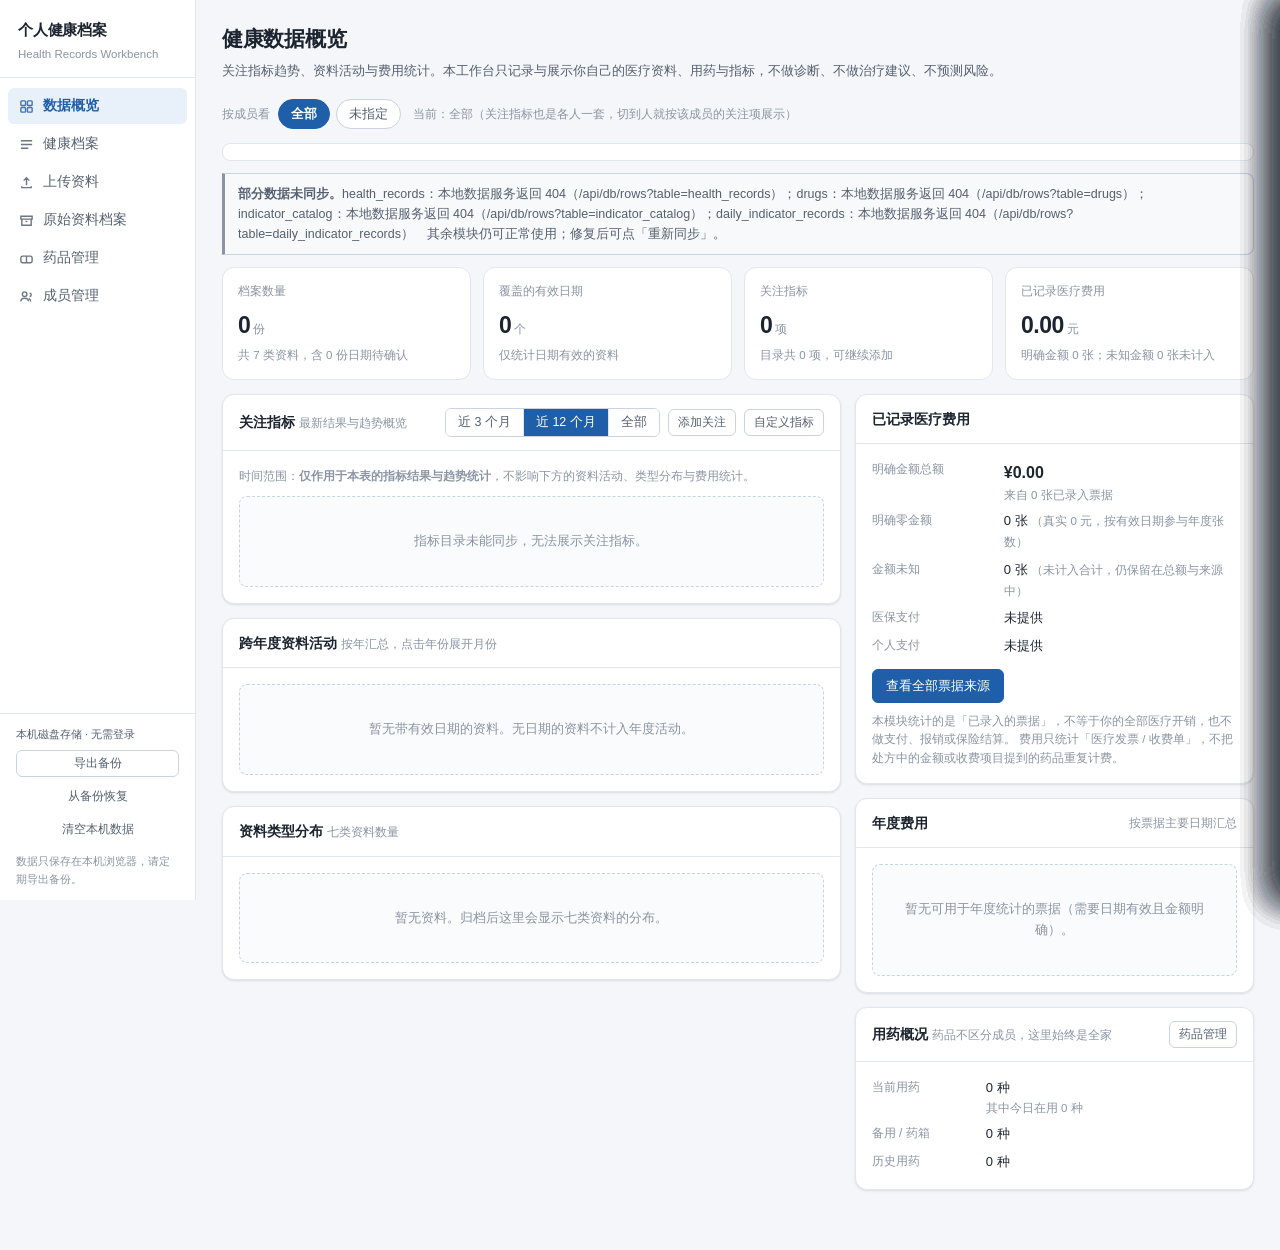
==== app/index.html @ c0ec4dc0 "chore: 初始化仓库并导入个人健康档案工作台现有代码 首次提交，纳入 V2 工作台完整源码与工程脚手架：  - server.py / hrw_*.py / migrate.py / schema" ====
<!DOCTYPE html>
<html lang="zh-CN">
<head>
<meta charset="UTF-8">
<meta name="viewport" content="width=device-width, initial-scale=1.0">
<title>个人健康档案工作台</title>
<!-- 图标内联为 SVG：本地版不打额外请求，也避免浏览器去讨一个不存在的 /favicon.ico -->
<link rel="icon" href="data:image/svg+xml,%3Csvg xmlns='http://www.w3.org/2000/svg' viewBox='0 0 32 32'%3E%3Crect width='32' height='32' rx='7' fill='%231f5fa9'/%3E%3Cpath d='M16 23.4s-6.8-4.3-6.8-9.1A4.1 4.1 0 0 1 16 11.3a4.1 4.1 0 0 1 6.8 3c0 4.8-6.8 9.1-6.8 9.1z' fill='%23ffffff'/%3E%3C/svg%3E">
<link rel="stylesheet" href="styles.css?v=20260923-6">
</head>
<body>

<!-- 本地版没有登录页：打开即用，数据只在本机浏览器内 -->

<!-- ================= 主应用 ================= -->
<div id="app" class="app">
  <aside class="sidebar">
    <div class="brand">
      <h1>个人健康档案</h1>
      <p>Health Records Workbench</p>
    </div>
    <nav class="nav" id="nav">
      <button data-go="overview" class="active">
        <svg class="ico" viewBox="0 0 16 16" fill="none" stroke="currentColor" stroke-width="1.5"><rect x="2" y="2" width="5" height="5" rx="1"/><rect x="9" y="2" width="5" height="5" rx="1"/><rect x="2" y="9" width="5" height="5" rx="1"/><rect x="9" y="9" width="5" height="5" rx="1"/></svg>
        数据概览
      </button>
      <button data-go="timeline">
        <svg class="ico" viewBox="0 0 16 16" fill="none" stroke="currentColor" stroke-width="1.5"><path d="M2 4h12M2 8h12M2 12h8"/></svg>
        健康档案
      </button>
      <button data-go="upload">
        <svg class="ico" viewBox="0 0 16 16" fill="none" stroke="currentColor" stroke-width="1.5"><path d="M8 11V3M5 6l3-3 3 3M3 12v1.5h10V12"/></svg>
        上传资料
      </button>
      <button data-go="archive">
        <svg class="ico" viewBox="0 0 16 16" fill="none" stroke="currentColor" stroke-width="1.5"><path d="M2 3.5h12v3H2zM3 6.5h10V13H3z"/><path d="M7 9h2"/></svg>
        原始资料档案
      </button>
      <button data-go="drugs">
        <svg class="ico" viewBox="0 0 16 16" fill="none" stroke="currentColor" stroke-width="1.5"><rect x="2" y="5.5" width="12" height="7" rx="2"/><path d="M8 5.5v7"/></svg>
        药品管理
      </button>
      <button data-go="persons" id="navPersons">
        <svg class="ico" viewBox="0 0 16 16" fill="none" stroke="currentColor" stroke-width="1.5"><circle cx="6" cy="5.5" r="2.4"/><path d="M2 13.2c0-2.1 1.8-3.4 4-3.4s4 1.3 4 3.4"/><path d="M11.4 4.2a2.1 2.1 0 0 1 0 4.1M12.4 13.2c0-1.7-.8-2.7-2-3.3"/></svg>
        成员管理
      </button>
    </nav>
    <div class="side-foot">
      <div class="who" id="whoami"></div>
      <button class="btn sm" id="btnBackup" style="width:100%;margin-bottom:6px">导出备份</button>
      <button class="btn sm ghost" id="btnRestore" style="width:100%;margin-bottom:6px">从备份恢复</button>
      <button class="btn sm ghost" id="btnClearLocal" style="width:100%">清空本机数据</button>
      <div style="margin-top:9px;line-height:1.65">数据只保存在本机浏览器，请定期导出备份。</div>
    </div>
  </aside>

  <main class="main" id="main">
    <button class="nav-toggle" id="btnSidebar" type="button" aria-label="打开导航">
      <svg class="ico" viewBox="0 0 16 16" fill="none" stroke="currentColor" stroke-width="1.5"><path d="M2 4h12M2 8h12M2 12h12"/></svg>
      导航
    </button>
    <div id="globalMsg" class="global-msg" hidden></div>
    <section class="screen on" id="s-overview"></section>
    <section class="screen" id="s-timeline"></section>
    <section class="screen" id="s-upload"></section>
    <section class="screen" id="s-archive"></section>
    <section class="screen" id="s-drugs"></section>
    <section class="screen" id="s-persons"></section>
  </main>
</div>

<!-- ================= 详情：医疗文档 ================= -->
<div class="detail-layer" id="docLayer">
  <div class="detail-top">
    <div class="inner">
      <button class="bk" id="docBack">← <span id="docBackLabel">返回</span></button>
      <span class="ttl" id="docTitle"></span>
      <span class="tag" id="docTypeTag" style="margin-left:auto"></span>
    </div>
  </div>
  <div class="detail-body" id="docBody"></div>
</div>

<!-- ================= 详情：药品 ================= -->
<div class="detail-layer" id="drugLayer">
  <div class="detail-top">
    <div class="inner">
      <button class="bk" id="drugBack">← 返回药品管理</button>
      <span class="ttl" id="drugTitle"></span>
      <span class="tag" id="drugStatus" style="margin-left:auto"></span>
    </div>
  </div>
  <div class="detail-body" id="drugBody"></div>
</div>

<!-- ================= 详情：指标 ================= -->
<div class="detail-layer" id="indLayer">
  <div class="detail-top">
    <div class="inner">
      <button class="bk" id="indBack">← <span id="indBackLabel">返回数据概览</span></button>
      <span class="ttl" id="indTitle"></span>
      <button class="btn sm" id="indDailyEntry" style="margin-left:auto">录入日常结果</button>
    </div>
  </div>
  <div class="detail-body" id="indBody"></div>
</div>

<!-- ================= 详情：指标目录管理（V2） ================= -->
<div class="detail-layer" id="catLayer">
  <div class="detail-top">
    <div class="inner">
      <button class="bk" id="catBack">← 返回数据概览</button>
      <span class="ttl">指标目录管理</span>
      <span class="tag" id="catCount" style="margin-left:auto"></span>
    </div>
  </div>
  <div class="detail-body" id="catBody"></div>
</div>

<!-- ================= 详情：全部票据来源 ================= -->
<div class="detail-layer" id="rcLayer">
  <div class="detail-top">
    <div class="inner">
      <button class="bk" id="rcBack">← 返回数据概览</button>
      <span class="ttl">全部票据来源</span>
    </div>
  </div>
  <div class="detail-body" id="rcBody"></div>
</div>

<!-- ================= 遮罩与抽屉 ================= -->
<div class="mask" id="mask"></div>
<div class="scrim" id="scrim"></div>

<div class="drawer" id="drawer-follow">
  <div class="dh"><h3>添加关注指标</h3><button class="btn ghost sm" data-close="1">关闭</button></div>
  <div class="db" id="followBody"></div>
  <div class="df"><button class="btn" data-close="1">取消</button></div>
</div>

<div class="drawer" id="drawer-custom">
  <div class="dh"><h3>新建自定义指标</h3><button class="btn ghost sm" data-close="1">关闭</button></div>
  <div class="db">
    <div class="field"><label>指标名称 <span class="req">*</span></label><input type="text" id="cusName" placeholder="例如：餐后 2 小时血糖"></div>
    <div class="field"><label>所属分组</label><select id="cusGroup"></select></div>
    <div class="field"><label>记录类型 <span class="req">*</span></label>
      <select id="cusType"><option value="数值">数值</option><option value="双数值">双数值（如收缩压 / 舒张压）</option><option value="定性文字">定性文字</option></select>
      <div class="hint">复杂「指标组」类型未实现前不提供创建选项，避免暴露无效选项。</div></div>
    <div class="field"><label>默认单位</label><input type="text" id="cusUnit" placeholder="例如：mmol/L"><div class="hint">可留空；留空时展示为「未提供」。</div></div>
    <div class="field"><label>别名（逗号分隔）</label><input type="text" id="cusAlias" placeholder="例如：餐后血糖, PBG"><div class="hint">仅用于受控的项目名称匹配，不做过宽的子串匹配。</div></div>
    <div class="field"><label>立即关注</label><select id="cusFollow"><option value="yes">是</option><option value="no">否</option></select></div>
    <div class="note">新建指标只写入目录，<b>不生成任何结果</b>。</div>
  </div>
  <div class="df"><button class="btn" data-close="1">取消</button><button class="btn primary" id="btnCusSave">保存指标</button></div>
</div>

<div class="drawer" id="drawer-daily">
  <div class="dh"><h3>录入日常结果</h3><button class="btn ghost sm" data-close="1">关闭</button></div>
  <div class="db" id="dailyBody"></div>
  <div class="df"><button class="btn" data-close="1">取消</button><button class="btn primary" id="btnDailySave">保存记录</button></div>
</div>

<div class="drawer" id="drawer-start">
  <div class="dh"><h3>开始用药</h3><button class="btn ghost sm" data-close="1">关闭</button></div>
  <div class="db" id="startBody"></div>
  <div class="df"><button class="btn" data-close="1">取消</button><button class="btn primary" id="btnStartSave">确认并开始</button></div>
</div>

<div class="drawer" id="drawer-pause">
  <div class="dh"><h3>暂停用药</h3><button class="btn ghost sm" data-close="1">关闭</button></div>
  <div class="db" id="pauseBody"></div>
  <div class="df"><button class="btn" data-close="1">取消</button><button class="btn primary" id="btnPauseSave">确认暂停</button></div>
</div>

<div class="drawer" id="drawer-stop">
  <div class="dh"><h3>停止用药</h3><button class="btn ghost sm" data-close="1">关闭</button></div>
  <div class="db" id="stopBody"></div>
  <div class="df"><button class="btn" data-close="1">取消</button><button class="btn primary" id="btnStopSave">确认停止</button></div>
</div>

<div class="drawer" id="drawer-import">
  <div class="dh"><h3>归档已解析资料</h3><button class="btn ghost sm" data-close="1">关闭</button></div>
  <div class="db" id="importBody"></div>
  <div class="df"><button class="btn" data-close="1">取消</button><button class="btn primary" id="btnImportSave">写入档案</button></div>
</div>

<div class="drawer" id="drawer-restore">
  <div class="dh"><h3>从备份恢复</h3><button class="btn ghost sm" data-close="1">关闭</button></div>
  <div class="db">
    <div class="field"><label>备份文件（.json）<span class="req">*</span></label>
      <input type="file" id="rsFile" accept=".json,application/json">
      <div class="hint">选择由「导出备份」生成的文件。会先校验格式，格式不符时不会写入任何内容。</div></div>
    <div class="boundary">
      <b>恢复会先清空再写入。</b>本机现有的四张表与全部附件都会被替换为备份内容，此操作不可撤销。<br><br>
      <b>只合并不覆盖的恢复未实现。</b>所以恢复前请先导出一份当前备份，避免误操作后无处可退。<br><br>
      <b>格式不符不写入。</b>只有校验通过（含 schema 标识与四张表结构）的备份才会被执行。
    </div>
    <div id="restoreMsg"></div>
  </div>
  <div class="df"><button class="btn" data-close="1">取消</button><button class="btn primary" id="btnRestoreConfirm">确认恢复</button></div>
</div>

<div class="drawer" id="drawer-llm">
  <div class="dh"><h3>结构化模型配置</h3><button class="btn ghost sm" data-close="1">关闭</button></div>
  <div class="db" id="llmBody"></div>
  <div class="df"><button class="btn" data-close="1">关闭</button></div>
</div>

<div class="drawer" id="drawer-struct">
  <div class="dh"><h3>智能结构化</h3><button class="btn ghost sm" data-close="1">关闭</button></div>
  <div class="db" id="structBody"></div>
  <div class="df"><button class="btn" data-close="1">关闭</button></div>
</div>

<!-- 手工编辑记录信息：原件上没有、或解析读错的信息，得能在界面上改 -->
<div class="drawer" id="drawer-recedit">
  <div class="dh"><h3>编辑记录信息</h3><button class="btn ghost sm" data-close="1">关闭</button></div>
  <div class="db" id="receditBody"></div>
  <div class="df"><button class="btn" data-close="1">取消</button><button class="btn primary" id="btnRecEditSave">保存修改</button></div>
</div>

<div class="drawer" id="drawer-policy">
  <div class="dh"><h3>状态与有效期规则</h3><button class="btn ghost sm" data-close="1">关闭</button></div>
  <div class="db" id="policyBody"></div>
  <div class="df"><button class="btn" data-close="1">关闭</button></div>
</div>

<!-- 本地版不加载任何云端 SDK，也不再有配置文件：数据全部走 localdb.js 的本地存储。
     资源仍带版本参数，便于将来换用带缓存的静态服务器时能可靠刷新。 -->
<script src="localdb.js?v=20260923-6"></script>
<script src="logic.js?v=20260923-6"></script>
<script src="app.js?v=20260923-6"></script>
<!-- V2 关系型数据模块：依赖 app.js 里的全局函数，必须排在后面。
     后端没有 V2 表时它会安静地什么都不做，不影响原有页面。 -->
<script src="v2.js?v=20260923-1"></script>
</body>
</html>
---- app/styles.css ----
/* ============================================================
   个人健康档案工作台 · 样式
   配色仅蓝 / 白 / 灰三个家族，蓝色为唯一强调色。
   不引入红、黄、绿状态色。
   ============================================================ */
:root{
  --bg:#f4f6f9; --surface:#fff; --surface-2:#fafbfc;
  --line:#e2e6ed; --line-strong:#cbd3df;
  --text:#1c2430; --text-2:#55606f; --text-3:#8a94a3;
  --blue:#1f5fa9; --blue-2:#2d77c9; --blue-soft:#e8f0fa; --blue-softer:#f3f7fc;
  --radius:8px; --radius-lg:12px;
  --shadow:0 1px 2px rgba(16,24,40,.05),0 1px 3px rgba(16,24,40,.06);
  --shadow-lg:0 8px 24px rgba(16,24,40,.10),0 2px 6px rgba(16,24,40,.06);
}
*{box-sizing:border-box}
html,body{margin:0;padding:0;min-height:100%}
body{
  font-family:"PingFang SC","Microsoft YaHei","Helvetica Neue",Arial,sans-serif;
  background:var(--bg); color:var(--text); font-size:14px; line-height:1.6;
  -webkit-font-smoothing:antialiased;
}
button,input,select,textarea{font-family:inherit;font-size:inherit}
button{cursor:pointer}
.hidden{display:none !important}

/* ---------- 登录 ---------- */
.auth-wrap{min-height:100vh;display:flex;align-items:center;justify-content:center;padding:24px}
.auth-card{width:100%;max-width:400px;background:var(--surface);border:1px solid var(--line);
  border-radius:var(--radius-lg);box-shadow:var(--shadow-lg);padding:26px 26px 22px}
.auth-card h1{margin:0;font-size:19px;font-weight:650;letter-spacing:-.3px}
.auth-card .sub{margin:5px 0 18px;font-size:12.5px;color:var(--text-3);line-height:1.6}
.tabs{display:flex;border:1px solid var(--line-strong);border-radius:6px;overflow:hidden;margin-bottom:16px}
.tabs button{flex:1;border:0;background:var(--surface);padding:8px 6px;font-size:13px;color:var(--text-2)}
.tabs button+button{border-left:1px solid var(--line)}
.tabs button.on{background:var(--blue);color:#fff}
.auth-msg{margin-top:12px;padding:9px 12px;border-radius:6px;font-size:12.5px;background:var(--blue-softer);
  border:1px solid #d3e2f4;color:var(--text-2);line-height:1.6}
.auth-msg.err{background:#f7f9fb;border-color:var(--line-strong)}

/* ---------- 主布局 ---------- */
.app{display:flex;min-height:100vh}
.sidebar{width:196px;flex:0 0 196px;background:var(--surface);border-right:1px solid var(--line);
  display:flex;flex-direction:column;min-width:0;position:sticky;top:0;height:100vh}
.brand{padding:18px 18px 14px;border-bottom:1px solid var(--line)}
.brand h1{font-size:15px;margin:0;font-weight:650;letter-spacing:-.2px}
.brand p{margin:3px 0 0;font-size:11.5px;color:var(--text-3)}
.nav{padding:10px 8px;display:flex;flex-direction:column;gap:2px}
.nav button{display:flex;align-items:center;gap:9px;width:100%;text-align:left;padding:9px 11px;border:0;
  border-radius:6px;background:transparent;color:var(--text-2);font-size:13.5px;transition:.12s}
.nav button:hover{background:var(--blue-softer);color:var(--text)}
.nav button.active{background:var(--blue-soft);color:var(--blue);font-weight:600}
.nav .ico{width:15px;height:15px;flex:0 0 15px;opacity:.85}
.side-foot{margin-top:auto;padding:12px 16px;border-top:1px solid var(--line);font-size:11px;color:var(--text-3)}
.side-foot .who{color:var(--text-2);word-break:break-all;margin-bottom:6px}

.main{flex:1;min-width:0;padding:22px 26px 60px;overflow-x:hidden}
.page-head{margin-bottom:18px}
.page-head h2{margin:0;font-size:21px;font-weight:650;letter-spacing:-.3px}
.page-head p{margin:5px 0 0;color:var(--text-2);font-size:13px;max-width:820px}
.screen{display:none}
.screen.on{display:block}

/* ---------- 组件 ---------- */
.btn{border:1px solid var(--line-strong);background:var(--surface);color:var(--text-2);padding:7px 13px;
  border-radius:6px;font-size:13px;transition:.12s;white-space:nowrap}
.btn:hover:not(:disabled){border-color:var(--blue-2);color:var(--blue)}
.btn:disabled{opacity:.5;cursor:not-allowed}
.btn.primary{background:var(--blue);border-color:var(--blue);color:#fff}
.btn.primary:hover:not(:disabled){background:var(--blue-2);border-color:var(--blue-2);color:#fff}
.btn.sm{padding:4px 9px;font-size:12px}
.btn.ghost{border-color:transparent;background:transparent}
.btn.ghost:hover{background:var(--blue-softer)}
.card{background:var(--surface);border:1px solid var(--line);border-radius:var(--radius-lg);box-shadow:var(--shadow)}
.card-h{padding:13px 16px;border-bottom:1px solid var(--line);display:flex;align-items:center;
  justify-content:space-between;gap:12px;min-width:0;flex-wrap:wrap}
.card-h h3{margin:0;font-size:14px;font-weight:620;white-space:nowrap}
.card-h .sub{font-size:11.5px;color:var(--text-3);font-weight:400}
.card-b{padding:16px}
.grid{display:grid;gap:14px}
.muted{color:var(--text-3)}
.tag{display:inline-flex;align-items:center;padding:1px 7px;border-radius:4px;font-size:11.5px;
  background:var(--blue-soft);color:var(--blue);white-space:nowrap}
.tag.gray{background:#eef1f5;color:var(--text-2)}
.tag.outline{background:transparent;border:1px solid var(--line-strong);color:var(--text-2)}
.tag.solid{background:#3b4a5e;color:#fff}
/* 成员标签：青色底，和「文档类型/解析状态」的蓝灰标签区分开 */
.tag.person-tag{background:#e2f2ef;color:#0f7a68;font-weight:600}
.num{font-variant-numeric:tabular-nums;font-feature-settings:"tnum"}
/* 危险操作按钮：删除成员、确认不可逆动作时用 */
.btn.danger{background:#c0392b;border-color:#c0392b;color:#fff}
.btn.danger:hover:not(:disabled){background:#a93226;border-color:#a93226;color:#fff}
/* ---- 成员管理 ---- */
.person-row{display:flex;align-items:center;gap:10px;padding:9px 0;border-bottom:1px solid var(--line)}
.person-row:last-of-type{border-bottom:none}
.person-row .nm{flex:1 1 190px;min-width:0}
.person-row .role{flex:0 0 92px;color:var(--text-3);font-size:12px}
.person-row .mt{flex:0 0 62px;text-align:right;color:var(--text-3);font-size:12px}
.person-row .acts{flex:0 0 auto;display:flex;gap:6px;flex-wrap:wrap;justify-content:flex-end}
.inp-sm{width:100%;max-width:220px;padding:5px 9px;border:1px solid var(--line-strong);border-radius:6px;
  font-size:13px;background:var(--surface);color:var(--text)}
.inp-sm:focus{outline:none;border-color:var(--blue-2)}
@media(max-width:760px){
  .person-row{flex-wrap:wrap}
  .person-row .role{flex:0 0 auto}
  .person-row .mt{flex:1 1 auto;text-align:left}
}
.empty{padding:34px 20px;text-align:center;color:var(--text-3);font-size:13px;background:var(--surface-2);
  border:1px dashed var(--line-strong);border-radius:var(--radius)}
.cols-2{display:grid;grid-template-columns:minmax(0,1.55fr) minmax(0,1fr);gap:14px;align-items:start}
@media(max-width:1180px){.cols-2{grid-template-columns:minmax(0,1fr)}}
.note{font-size:11.5px;color:var(--text-3);margin-top:9px;line-height:1.6}
.sec-t{font-size:12px;font-weight:640;color:var(--text-2);margin:0 0 9px;letter-spacing:.2px}
.err-bar{background:#f7f9fb;border:1px solid var(--line-strong);border-left:3px solid #8a94a3;
  border-radius:0 var(--radius) var(--radius) 0;padding:10px 13px;font-size:12.5px;color:var(--text-2);margin-bottom:12px}
.ok-bar{background:var(--blue-softer);border:1px solid #d3e2f4;border-radius:var(--radius);padding:10px 13px;
  font-size:12.5px;color:var(--text-2);margin-bottom:12px}
.loading{padding:28px;text-align:center;color:var(--text-3);font-size:13px}
.sync-strip{display:flex;gap:10px;flex-wrap:wrap;align-items:center;font-size:11.5px;color:var(--text-3);
  padding:8px 12px;background:var(--surface);border:1px solid var(--line);border-radius:var(--radius);margin-bottom:12px}
.sync-strip .it{display:inline-flex;align-items:center;gap:5px}
.dot{width:7px;height:7px;border-radius:50%;background:var(--line-strong);flex:0 0 7px}
.dot.ok{background:var(--blue-2)}
.dot.fail{background:#8a94a3}
.dot.load{background:#cbd3df}

/* ---------- KPI ---------- */
.kpis{display:grid;grid-template-columns:repeat(4,minmax(0,1fr));gap:12px;margin-bottom:14px}
@media(max-width:900px){.kpis{grid-template-columns:repeat(2,minmax(0,1fr))}}
.kpi{background:var(--surface);border:1px solid var(--line);border-radius:var(--radius-lg);padding:14px 15px;min-width:0}
.kpi .k{font-size:12px;color:var(--text-3);white-space:nowrap;overflow:hidden;text-overflow:ellipsis}
.kpi .v{font-size:23px;font-weight:640;margin-top:5px;letter-spacing:-.5px;word-break:break-word}
.kpi .u{font-size:12px;color:var(--text-3);font-weight:400;margin-left:3px}
.kpi .d{font-size:11.5px;color:var(--text-3);margin-top:3px}

/* ---------- 表格 ---------- */
table.tbl{width:100%;border-collapse:collapse;font-size:13px}
table.tbl th{text-align:left;font-weight:600;color:var(--text-3);font-size:11.5px;padding:0 10px 8px;
  border-bottom:1px solid var(--line);white-space:nowrap}
table.tbl td{padding:10px;border-bottom:1px solid #f0f3f7;vertical-align:middle}
table.tbl tr:last-child td{border-bottom:0}
table.tbl tbody tr:hover td{background:var(--blue-softer)}
table.tbl .r{text-align:right}
.spark{display:inline-block;vertical-align:middle}
.range-tabs{display:inline-flex;border:1px solid var(--line-strong);border-radius:6px;overflow:hidden}
.range-tabs button{border:0;background:var(--surface);padding:5px 12px;font-size:12.5px;color:var(--text-2)}
.range-tabs button+button{border-left:1px solid var(--line)}
.range-tabs button.on{background:var(--blue);color:#fff}

/* ---------- 图表 ---------- */
.bars{display:flex;align-items:flex-end;gap:10px;min-height:128px;padding:0 2px}
.bars .bar{flex:1;min-width:0;display:flex;flex-direction:column;justify-content:flex-end;align-items:center;
  gap:5px;cursor:pointer}
.bars .bar .fill{width:100%;max-width:52px;background:var(--blue);border-radius:3px 3px 0 0;transition:.15s;min-height:2px}
.bars .bar:hover .fill{background:var(--blue-2)}
.bars .bar .lab{font-size:11px;color:var(--text-3)}
.bars .bar .amt{font-size:11px;color:var(--text-2)}
.year-grp{border:1px solid var(--line);border-radius:var(--radius);margin-bottom:8px;overflow:hidden}
.year-h{display:flex;align-items:center;justify-content:space-between;gap:10px;padding:10px 13px;
  background:var(--surface-2);cursor:pointer;font-size:13px}
.year-h:hover{background:var(--blue-softer)}
.year-h .l{display:flex;align-items:center;gap:9px;min-width:0}
.caret{width:0;height:0;border-left:4.5px solid var(--text-3);border-top:4px solid transparent;
  border-bottom:4px solid transparent;transition:.15s;flex:0 0 auto}
.year-grp.open .caret{transform:rotate(90deg)}
.months{display:none;padding:4px 13px 11px}
.year-grp.open .months{display:block}
.mrow{display:flex;align-items:center;gap:10px;padding:5px 0;font-size:12.5px;color:var(--text-2);min-width:0}
.mrow .mn{width:44px;flex:0 0 44px;color:var(--text-3)}
.mrow .mbar{height:7px;background:var(--blue);border-radius:2px;min-width:2px}
.mrow .mc{margin-left:auto;color:var(--text-3);font-size:11.5px;flex:0 0 auto}
.dist{display:flex;flex-direction:column;gap:9px}
.dist .row{display:flex;align-items:center;gap:10px;font-size:12.5px;min-width:0}
.dist .row .nm{width:116px;flex:0 0 116px;color:var(--text-2);overflow:hidden;text-overflow:ellipsis;white-space:nowrap}
.dist .row .track{flex:1;height:8px;background:#eef1f5;border-radius:3px;overflow:hidden;min-width:0}
.dist .row .fillb{height:100%;background:var(--blue);border-radius:3px}
.dist .row .ct{width:30px;text-align:right;color:var(--text-2);flex:0 0 30px}

/* ---------- 时间线 ---------- */
.stats-strip{display:flex;gap:22px;flex-wrap:wrap;margin-bottom:14px;padding:13px 16px;background:var(--surface);
  border:1px solid var(--line);border-radius:var(--radius-lg)}
.stats-strip .s{min-width:0}
.stats-strip .s .k{font-size:11.5px;color:var(--text-3)}
.stats-strip .s .v{font-size:17px;font-weight:640;margin-top:1px}
.filters{display:flex;gap:8px;flex-wrap:wrap;align-items:center;margin-bottom:14px}
.filters input[type=search]{padding:7px 11px;border:1px solid var(--line-strong);border-radius:6px;
  font-size:13px;min-width:210px;background:var(--surface)}
.filters select{padding:7px 10px;border:1px solid var(--line-strong);border-radius:6px;font-size:13px;background:var(--surface)}
.year-block{margin-bottom:6px}
.year-title{display:flex;align-items:center;gap:10px;margin:16px 0 9px;font-size:15px;font-weight:640}
.year-title .ln{flex:1;height:1px;background:var(--line)}
.month-title{display:flex;align-items:center;gap:9px;margin:13px 0 8px;font-size:12.5px;color:var(--text-2);font-weight:600}
.month-title .cnt{font-weight:400;color:var(--text-3);font-size:11.5px}
.date-grp{border-left:2px solid var(--blue-soft);padding-left:15px;margin-left:5px;margin-bottom:11px;position:relative}
.date-grp::before{content:"";position:absolute;left:-5.5px;top:8px;width:9px;height:9px;border-radius:50%;
  background:var(--surface);border:2px solid var(--blue-2)}
.date-grp.pending::before{border-color:var(--line-strong)}
.date-head{display:flex;align-items:baseline;gap:9px;margin-bottom:7px;flex-wrap:wrap}
.date-head .dd{font-size:13.5px;font-weight:640;color:var(--blue)}
.doc-card{background:var(--surface);border:1px solid var(--line);border-radius:var(--radius);padding:11px 13px;
  margin-bottom:7px;cursor:pointer;transition:.12s;box-shadow:var(--shadow)}
.doc-card:hover{border-color:var(--blue-2);box-shadow:var(--shadow-lg)}
.doc-card .t{display:flex;align-items:center;gap:8px;flex-wrap:wrap}
.doc-card .tt{font-size:13.5px;font-weight:600}
.doc-card .meta{font-size:11.5px;color:var(--text-3);margin-top:3px;display:flex;gap:12px;flex-wrap:wrap}
.doc-card ul{margin:7px 0 0;padding-left:16px;font-size:12.5px;color:var(--text-2)}
.doc-card ul li{margin:2px 0}
.more-month{padding:9px 13px;border:1px dashed var(--line-strong);border-radius:var(--radius);font-size:12.5px;
  color:var(--blue);background:var(--surface);text-align:center;cursor:pointer;margin-bottom:11px}
.more-month:hover{background:var(--blue-softer)}

/* ---------- 详情独立滚动层 ---------- */
/* 四个层原来共用 z-index:150。同层级时 DOM 靠后的盖在上面，于是从指标详情
   点「来源」打开的文档层，被还开着的指标层整个挡住 —— 看起来就是点了没反应。
   现在按打开顺序给每层一个递增的层级，后打开的永远在上面。 */
.detail-layer{position:fixed;inset:0;background:var(--bg);z-index:150;display:none;
  overflow-y:auto;overscroll-behavior:contain;-webkit-overflow-scrolling:touch}
.detail-layer.on{display:block}
#docLayer{z-index:160}
#drugLayer{z-index:170}
#catLayer{z-index:175}
#indLayer{z-index:180}
#rcLayer{z-index:190}
/* 从别的详情层里跳过来时，把目标层抬到最上面，避免被来源层压住。
   必须写成 id+类：单靠 .detail-layer.layer-top 的优先级压不过上面的 #docLayer，
   置顶会静默失效，表现就是「点了来源没反应」。 */
#docLayer.layer-top,#drugLayer.layer-top,#catLayer.layer-top,
#indLayer.layer-top,#rcLayer.layer-top{z-index:200}
.detail-top{position:sticky;top:0;z-index:5;background:rgba(255,255,255,.97);backdrop-filter:blur(6px);
  border-bottom:1px solid var(--line);padding:11px 22px}
.detail-top .inner{max-width:1240px;margin:0 auto;display:flex;align-items:center;gap:12px;min-width:0;flex-wrap:wrap}
.detail-top .bk{display:inline-flex;align-items:center;gap:6px;border:1px solid var(--line-strong);
  background:var(--surface);padding:6px 12px;border-radius:6px;font-size:13px;color:var(--text-2)}
.detail-top .bk:hover{border-color:var(--blue-2);color:var(--blue)}
.detail-top .ttl{font-size:14px;font-weight:620;min-width:0;overflow:hidden;text-overflow:ellipsis;white-space:nowrap}
.detail-body{max-width:1240px;margin:0 auto;padding:18px 22px 70px}
.split{display:grid;grid-template-columns:minmax(0,440px) minmax(0,1fr);gap:16px;align-items:start}
@media(max-width:1040px){.split{grid-template-columns:minmax(0,1fr)}}
.viewer{background:#2b3440;border-radius:var(--radius-lg);padding:14px;min-width:0}
.viewer .stage{background:#3a444f;border-radius:var(--radius);min-height:330px;display:flex;align-items:center;
  justify-content:center;color:#93a1b1;font-size:12.5px;position:relative;overflow:hidden;padding:12px}
.viewer .stage img{max-width:100%;max-height:520px;display:block;border-radius:3px;background:#fff}
.viewer .stage iframe{width:100%;height:520px;border:0;background:#fff;border-radius:3px}
.viewer .stage .paper{background:#fff;width:74%;min-height:300px;border-radius:3px;
  box-shadow:0 6px 18px rgba(0,0,0,.3);padding:15px;color:#4a5563;font-size:10.5px;line-height:1.7;overflow:hidden}
.viewer .stage .paper .ph{height:8px;width:58%;background:#dde3ea;margin-bottom:9px;border-radius:2px}
.viewer .stage .paper .pl{height:5px;background:#eaeef3;margin:6px 0;border-radius:2px}
.thumbs{display:flex;gap:7px;margin-top:11px;flex-wrap:wrap}
.thumbs .th{width:54px;height:68px;border-radius:4px;border:2px solid transparent;background:#fff;cursor:pointer;
  flex:0 0 auto;overflow:hidden;padding:5px;display:flex;flex-direction:column;gap:3px;align-items:center;justify-content:center}
.thumbs .th.on{border-color:var(--blue-2)}
.thumbs .th .num{font-size:9.5px;color:#8b96a4;text-align:center}
.thumbs .th img{max-width:100%;max-height:44px;display:block}
.viewer-bar{display:flex;gap:8px;margin-top:11px;flex-wrap:wrap}
.viewer-bar .btn{background:transparent;border-color:#4b5665;color:#b8c4d2}
.viewer-bar .btn:hover{border-color:var(--blue-2);color:#fff}

.kv{display:grid;grid-template-columns:100px minmax(0,1fr);gap:7px 14px;font-size:13px}
.kv dt{color:var(--text-3);font-size:12px;margin:0}
.kv dd{margin:0;min-width:0;word-break:break-word}
.res-tbl{width:100%;border-collapse:collapse;font-size:12.5px}
.res-tbl th{text-align:left;font-size:11px;color:var(--text-3);font-weight:600;padding:0 8px 7px;
  border-bottom:1px solid var(--line);white-space:nowrap}
.res-tbl td{padding:8px;border-bottom:1px solid #f2f5f8}
.res-tbl .flag{color:var(--blue);font-weight:640}
.res-tbl .ref{color:var(--text-3);font-size:11.5px}
.tbl-scroll{overflow-x:auto;-webkit-overflow-scrolling:touch}

/* ---------- 滚动条：去掉 Windows/Chrome 原生那条灰色渐变轨道 ----------
   全站只有蓝/白/灰三族，滚动条也不该带渐变和立体阴影。
   轨道透明、滑块细 + 圆角、悬停才加深；窗口与各滚动容器统一。 */
::-webkit-scrollbar{width:10px;height:10px}
::-webkit-scrollbar-track{background:transparent;border:0}
::-webkit-scrollbar-corner{background:transparent}
::-webkit-scrollbar-thumb{background:#d3dbe4;border:2px solid transparent;background-clip:padding-box;
  border-radius:6px}
::-webkit-scrollbar-thumb:hover{background:var(--blue-2);background-clip:padding-box}
::-webkit-scrollbar-thumb:active{background:var(--blue)}
html{scrollbar-width:thin;scrollbar-color:#d3dbe4 transparent}
.detail-layer,.drawer .db,.tbl-scroll,.pick-list,.main{scrollbar-width:thin}

/* ---------- 跨屏幕反馈（从别的页面进详情删除时，反馈不能只写给原始资料档案页） ---------- */
.global-msg{margin:0 0 12px}
.global-msg[hidden]{display:none}

/* ---------- 概览成员切换器 ---------- */
.person-switch{display:flex;align-items:center;gap:6px;flex-wrap:wrap;margin:0 0 14px}
.person-switch .ps-cap{color:var(--text-3);font-size:12px;margin-right:2px}
.person-switch .ps{border:1px solid var(--line-strong);background:var(--surface);color:var(--text-2);
  border-radius:999px;padding:4px 12px;font:inherit;font-size:12.5px;cursor:pointer;transition:.12s}
.person-switch .ps:hover{border-color:var(--blue-2);color:var(--blue)}
.person-switch .ps.on{background:var(--blue);border-color:var(--blue);color:#fff;font-weight:600}
.person-switch .ps-hint{color:var(--text-3);font-size:11.5px;margin-left:6px}

/* ---------- 手工编辑：入口、留痕标记、原位输入 ---------- */
.card-acts{margin-left:auto;display:flex;align-items:center;gap:8px;flex:0 0 auto}
.badge-edit{border:1px solid var(--blue-2);background:var(--blue-softer);color:var(--blue);
  border-radius:999px;padding:2px 9px;font-size:11.5px;cursor:pointer}
.badge-edit:hover{background:var(--blue-soft)}
.ts-cell .ts-edit{opacity:0;border:0;background:none;color:var(--blue);font-size:11px;cursor:pointer;padding:0 2px}
.ts-cell:hover .ts-edit,.ts-cell .ts-edit:focus{opacity:1}
@media(hover:none){.ts-cell .ts-edit{opacity:1}}
.ts-mark{display:inline-block;background:var(--blue-soft);color:var(--blue);border-radius:3px;
  font-size:10px;line-height:1.5;padding:0 4px;cursor:help;vertical-align:2px}
.ts-cell.editing{background:var(--blue-softer)}
.ts-input{width:100%;min-width:88px;margin:2px 0 6px;padding:5px 7px;border:1px solid var(--blue-2);
  border-radius:6px;font:inherit;font-size:12.5px}
#structConflicts .cf-row{display:flex;align-items:center;gap:10px;flex-wrap:wrap;padding:5px 0;
  border-top:1px dashed var(--line)}
#structConflicts .cf-label{font-weight:600;min-width:120px}
#structConflicts .cf-val{font-size:12px}
#structConflicts select{padding:3px 6px;border:1px solid var(--line);border-radius:6px;font:inherit;font-size:12px}
.minor{margin-top:14px;padding:11px 13px;background:var(--surface-2);border:1px solid var(--line);
  border-radius:var(--radius);font-size:12px;color:var(--text-2)}
.src-block{background:var(--blue-softer);border-left:3px solid var(--blue-2);border-radius:0 var(--radius) var(--radius) 0;
  padding:11px 13px;font-size:12.5px;color:var(--text-2);line-height:1.75;word-break:break-word}
.src-block + .src-block{margin-top:10px}
.fold-json summary{cursor:pointer;font-size:12px;color:var(--text-2);padding:7px 0}
.fold-json pre{background:#f7f9fb;border:1px solid var(--line);border-radius:6px;padding:11px;font-size:11px;
  line-height:1.6;overflow-x:auto;color:#4a5563;margin:6px 0 0;max-height:420px}

/* ---------- 药品 ---------- */
.drug-grid{display:grid;grid-template-columns:repeat(auto-fill,minmax(280px,1fr));gap:12px}
.drug-card{background:var(--surface);border:1px solid var(--line);border-radius:var(--radius-lg);padding:14px 15px;
  box-shadow:var(--shadow);cursor:pointer;transition:.12s;min-width:0}
.drug-card:hover{border-color:var(--blue-2);box-shadow:var(--shadow-lg)}
.drug-card .top{display:flex;align-items:flex-start;justify-content:space-between;gap:10px;min-width:0}
.drug-card .nm{font-size:14px;font-weight:640;min-width:0;word-break:break-word}
.drug-card .gen{font-size:11.5px;color:var(--text-3);margin-top:2px}
.drug-card .rows{margin-top:10px;display:flex;flex-direction:column;gap:5px;font-size:12.5px;color:var(--text-2)}
.drug-card .rows .rr{display:flex;gap:8px;min-width:0}
.drug-card .rows .rr .lab{color:var(--text-3);flex:0 0 66px}
.drug-card .acts{margin-top:12px;display:flex;gap:7px;flex-wrap:wrap;padding-top:11px;border-top:1px solid var(--line)}
.group-head{display:flex;align-items:center;gap:10px;margin:4px 0 10px}
.group-head h3{margin:0;font-size:14.5px;font-weight:640}
.group-head .ct{font-size:12px;color:var(--text-3)}
.group-head .ln{flex:1;height:1px;background:var(--line)}
.today-bar{background:var(--blue-softer);border:1px solid #d3e2f4;border-radius:var(--radius-lg);padding:13px 15px;margin-bottom:14px}
.today-bar .h{display:flex;align-items:center;gap:9px;font-size:13.5px;font-weight:620}
.today-bar .list{margin-top:9px;display:flex;gap:9px;flex-wrap:wrap}
.today-bar .pill{background:var(--surface);border:1px solid var(--line);border-radius:20px;padding:5px 12px;
  font-size:12.5px;color:var(--text-2)}
.exp{display:inline-flex;align-items:center;gap:4px;font-size:11.5px}
.exp.exp-soon{background:var(--blue-soft);color:var(--blue);padding:1px 7px;border-radius:4px}
.exp.exp-near{background:#eef1f5;color:var(--text-2);padding:1px 7px;border-radius:4px}
.exp.exp-past{border:1px solid var(--line-strong);color:var(--text-3);padding:1px 7px;border-radius:4px;background:var(--surface)}
.exp.exp-unknown{color:var(--text-3);border-bottom:1px dashed var(--line-strong)}

/* ---------- 指标 / 图表 ---------- */
.chart-wrap{background:var(--surface);border:1px solid var(--line);border-radius:var(--radius-lg);padding:16px}
.chart-legend{display:flex;gap:16px;flex-wrap:wrap;margin-bottom:12px;font-size:12px;color:var(--text-2)}
.chart-legend .lg{display:inline-flex;align-items:center;gap:6px}
.chart-legend .sw{width:16px;height:2px;border-radius:1px;background:var(--blue)}
.chart-legend .sw.b{background:var(--blue-2)}
.chart-legend .sw.dash{background:repeating-linear-gradient(90deg,var(--blue-2) 0 4px,transparent 4px 8px)}
.chart-legend .sw.gray{background:var(--text-3)}
.chart-tip{margin-top:11px;padding:9px 12px;background:var(--blue-softer);border:1px solid #d3e2f4;
  border-radius:var(--radius);font-size:12px;color:var(--text-2)}
.point-list{margin-top:12px;font-size:12.5px}
.point-list .pr{display:flex;gap:10px;padding:6px 0;border-bottom:1px solid #f2f5f8;align-items:center;flex-wrap:wrap}
.point-list .pr:last-child{border-bottom:0}
.point-list .dt{color:var(--text-3);width:92px;flex:0 0 92px;font-variant-numeric:tabular-nums}
/* 指标组（血脂）的历史把四个分项混在一起，行首要标出项目名才读得懂 */
.point-list .nm{color:var(--text-2);font-weight:600;flex:0 0 auto;max-width:220px}
.point-list .va{font-weight:600;font-variant-numeric:tabular-nums}
.point-list .orig{color:var(--text-3);font-size:11.5px}
.src-chip{font-size:11px;padding:1px 7px;border-radius:4px;background:#eef1f5;color:var(--text-2);white-space:nowrap}
.src-chip.report{background:var(--blue-soft);color:var(--blue)}
.point-hit{cursor:default}
.point-hit:hover{background:var(--blue-softer)}

/* ---------- 票据 / 档案 ---------- */
.receipt-grp{margin-bottom:16px}
.receipt-grp .rh{display:flex;align-items:center;justify-content:space-between;gap:12px;padding:10px 13px;
  background:var(--surface-2);border:1px solid var(--line);border-radius:var(--radius);margin-bottom:8px;font-size:13px}
.receipt-grp .rh .rl{display:flex;align-items:center;gap:10px;font-weight:640}
.receipt-grp .rh .rr{color:var(--text-2);font-size:12.5px}
.rc-row{display:flex;align-items:center;gap:12px;padding:11px 13px;background:var(--surface);border:1px solid var(--line);
  border-radius:var(--radius);margin-bottom:6px;cursor:pointer;transition:.12s;font-size:13px;min-width:0}
.rc-row:hover{border-color:var(--blue-2);background:var(--blue-softer)}
.rc-row .d{width:92px;flex:0 0 92px;color:var(--text-3);font-size:12px;font-variant-numeric:tabular-nums}
.rc-row .nm{flex:1;min-width:0;overflow:hidden;text-overflow:ellipsis;white-space:nowrap}
.rc-row .hosp{color:var(--text-3);font-size:12px;flex:0 0 auto;max-width:180px;overflow:hidden;
  text-overflow:ellipsis;white-space:nowrap}
.rc-row .amt{font-weight:640;font-variant-numeric:tabular-nums;width:92px;text-align:right;flex:0 0 92px}
.rc-row .amt.unknown{color:var(--text-3);font-weight:400;font-size:12px}
.arch-row{display:flex;align-items:center;gap:12px;padding:11px 13px;background:var(--surface);border:1px solid var(--line);
  border-radius:var(--radius);margin-bottom:6px;cursor:pointer;transition:.12s;font-size:13px;min-width:0}
.arch-row:hover{border-color:var(--blue-2);background:var(--blue-softer)}
.arch-row .fi{width:32px;height:32px;flex:0 0 32px;border-radius:6px;background:var(--blue-soft);display:flex;
  align-items:center;justify-content:center;font-size:9.5px;color:var(--blue);font-weight:640}
.arch-row .nm{flex:1;min-width:0;overflow:hidden;text-overflow:ellipsis;white-space:nowrap}
.arch-row .mt{color:var(--text-3);font-size:11.5px;flex:0 0 auto}
.arch-row .del-cell{flex:0 0 auto;display:flex;align-items:center;gap:8px}
.arch-row .del-cell .muted{max-width:190px}
@media(max-width:820px){.arch-row .del-cell .muted{display:none}}

/* ---------- 抽屉 / 弹窗 ---------- */
.mask{position:fixed;inset:0;background:rgba(20,28,38,.42);z-index:300;display:none}
.mask.on{display:block}
.drawer{position:fixed;top:0;right:0;bottom:0;width:430px;max-width:94vw;background:var(--surface);z-index:310;
  box-shadow:-8px 0 32px rgba(16,24,40,.16);transform:translateX(100%);transition:transform .22s ease;
  display:flex;flex-direction:column}
.drawer.on{transform:translateX(0)}
.drawer .dh{padding:16px 18px;border-bottom:1px solid var(--line);display:flex;align-items:center;justify-content:space-between}
.drawer .dh h3{margin:0;font-size:15px;font-weight:640}
.drawer .db{padding:16px 18px;overflow-y:auto;flex:1}
.drawer .df{padding:13px 18px;border-top:1px solid var(--line);display:flex;gap:8px;justify-content:flex-end}
.field{margin-bottom:13px}
.field label{display:block;font-size:12px;color:var(--text-2);margin-bottom:5px}
.field label .req{color:var(--blue)}
.field input,.field select,.field textarea{width:100%;padding:8px 10px;border:1px solid var(--line-strong);
  border-radius:6px;font-size:13px;background:var(--surface);color:var(--text)}
.field input:focus,.field select:focus,.field textarea:focus{outline:0;border-color:var(--blue-2);box-shadow:0 0 0 3px var(--blue-softer)}
.field .hint{font-size:11px;color:var(--text-3);margin-top:4px}
.pick-list{border:1px solid var(--line);border-radius:var(--radius);max-height:260px;overflow-y:auto}
.pick-list .pi{display:flex;align-items:center;gap:10px;padding:9px 12px;border-bottom:1px solid #f2f5f8;font-size:13px}
.pick-list .pi:last-child{border-bottom:0}
.pick-list .pi:hover{background:var(--blue-softer)}
.pick-list .pi .info{flex:1;min-width:0}
.pick-list .pi .info .n{font-weight:600}
.pick-list .pi .info .m{font-size:11.5px;color:var(--text-3);margin-top:1px}

/* ---------- 上传 ---------- */
.up-steps{display:grid;gap:11px}
.up-step{display:flex;gap:14px;padding:14px;background:var(--surface);border:1px solid var(--line);
  border-radius:var(--radius-lg);min-width:0}
.up-step .no{width:26px;height:26px;flex:0 0 26px;border-radius:50%;background:var(--blue-soft);color:var(--blue);
  display:flex;align-items:center;justify-content:center;font-size:13px;font-weight:640}
.up-step .bd{min-width:0;flex:1}
.up-step .bd h4{margin:0 0 4px;font-size:13.5px;font-weight:620}
.up-step .bd p{margin:0;font-size:12.5px;color:var(--text-2);line-height:1.65}
.boundary{background:var(--surface);border:1px solid var(--line);border-left:3px solid #3b4a5e;
  border-radius:0 var(--radius) var(--radius) 0;padding:13px 15px;font-size:12.5px;color:var(--text-2);line-height:1.75}
.boundary b{color:var(--text)}
.drop{ border:1.5px dashed var(--line-strong);border-radius:var(--radius-lg);padding:24px 18px;text-align:center;
  background:var(--surface-2);color:var(--text-3);font-size:13px;transition:.15s}
.drop.hot{border-color:var(--blue-2);background:var(--blue-softer);color:var(--blue)}
.drop .big{font-size:14px;color:var(--text-2);font-weight:600;margin-bottom:5px}
.file-list{margin-top:12px;display:flex;flex-direction:column;gap:6px}
.file-item{display:flex;align-items:center;gap:10px;padding:9px 12px;background:var(--surface);
  border:1px solid var(--line);border-radius:var(--radius);font-size:12.5px;min-width:0}
.file-item .fn{flex:1;min-width:0;overflow:hidden;text-overflow:ellipsis;white-space:nowrap}

/* ---------- 窄屏：侧栏改为抽屉式 ----------
   原实现里 .sidebar 是固定 196px 的常驻列，窄屏下会挤占主区导致内容被压扁。
   这里在窄屏把侧栏改为覆盖式抽屉，并提供一个显式的开关按钮。 */
.nav-toggle{display:none;align-items:center;gap:7px;margin-bottom:14px;padding:8px 13px;
  border:1px solid var(--line-strong);border-radius:var(--radius);background:var(--surface);
  color:var(--text-2);font-size:13px}
.nav-toggle .ico{width:15px;height:15px}
.scrim{display:none;position:fixed;inset:0;background:rgba(20,28,38,.38);z-index:250}

@media(max-width:820px){
  .app{display:block}
  .sidebar{position:fixed;top:0;left:0;bottom:0;height:100%;width:250px;max-width:82vw;z-index:260;
    transform:translateX(-100%);transition:transform .2s ease;overflow-y:auto}
  .app.nav-open .sidebar{transform:none;box-shadow:var(--shadow-lg)}
  .app.nav-open ~ .scrim{display:block}
  .main{padding:14px 13px 52px}
  .nav-toggle{display:inline-flex}
  .page-head h2{font-size:18px}
  .drawer{width:100%;max-width:100%}
  .detail-layer .detail-body{padding-left:13px;padding-right:13px}
}
@media(max-width:520px){
  table.tbl{font-size:12px}
  table.tbl th,table.tbl td{padding:8px 6px}
}
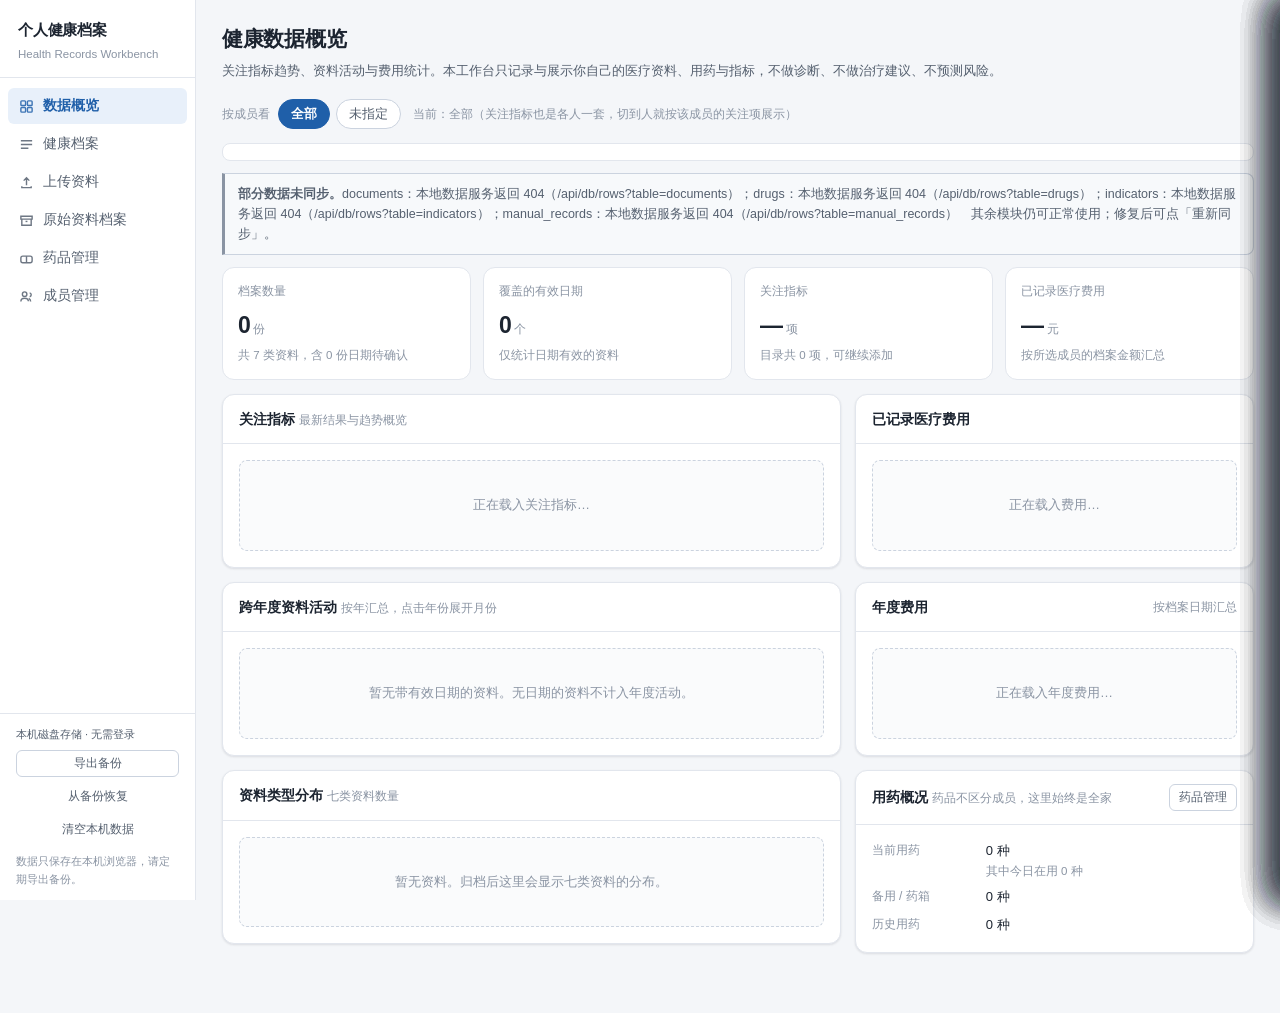
==== commit ba26dd4b: "feat: 第二遍清理 V1 死代码 + 修「未指定」视图口径错（阶段 21） 彻底移除 V1 的第二遍：删掉被 V2 完全取代的旧界面代码，并把前端统一到 V2 服务端口径；期间查出一个跨前后端的「" ====
--- a/app/index.html
+++ b/app/index.html
@@ -6,7 +6,7 @@
 <title>个人健康档案工作台</title>
 <!-- 图标内联为 SVG：本地版不打额外请求，也避免浏览器去讨一个不存在的 /favicon.ico -->
 <link rel="icon" href="data:image/svg+xml,%3Csvg xmlns='http://www.w3.org/2000/svg' viewBox='0 0 32 32'%3E%3Crect width='32' height='32' rx='7' fill='%231f5fa9'/%3E%3Cpath d='M16 23.4s-6.8-4.3-6.8-9.1A4.1 4.1 0 0 1 16 11.3a4.1 4.1 0 0 1 6.8 3c0 4.8-6.8 9.1-6.8 9.1z' fill='%23ffffff'/%3E%3C/svg%3E">
-<link rel="stylesheet" href="styles.css?v=20260923-6">
+<link rel="stylesheet" href="styles.css?v=20260924-1">
 </head>
 <body>
 
@@ -227,11 +227,11 @@
 
 <!-- 本地版不加载任何云端 SDK，也不再有配置文件：数据全部走 localdb.js 的本地存储。
      资源仍带版本参数，便于将来换用带缓存的静态服务器时能可靠刷新。 -->
-<script src="localdb.js?v=20260923-6"></script>
-<script src="logic.js?v=20260923-6"></script>
-<script src="app.js?v=20260923-6"></script>
+<script src="localdb.js?v=20260924-1"></script>
+<script src="logic.js?v=20260924-1"></script>
+<script src="app.js?v=20260924-1"></script>
 <!-- V2 关系型数据模块：依赖 app.js 里的全局函数，必须排在后面。
      后端没有 V2 表时它会安静地什么都不做，不影响原有页面。 -->
-<script src="v2.js?v=20260923-1"></script>
+<script src="v2.js?v=20260924-1"></script>
 </body>
 </html>
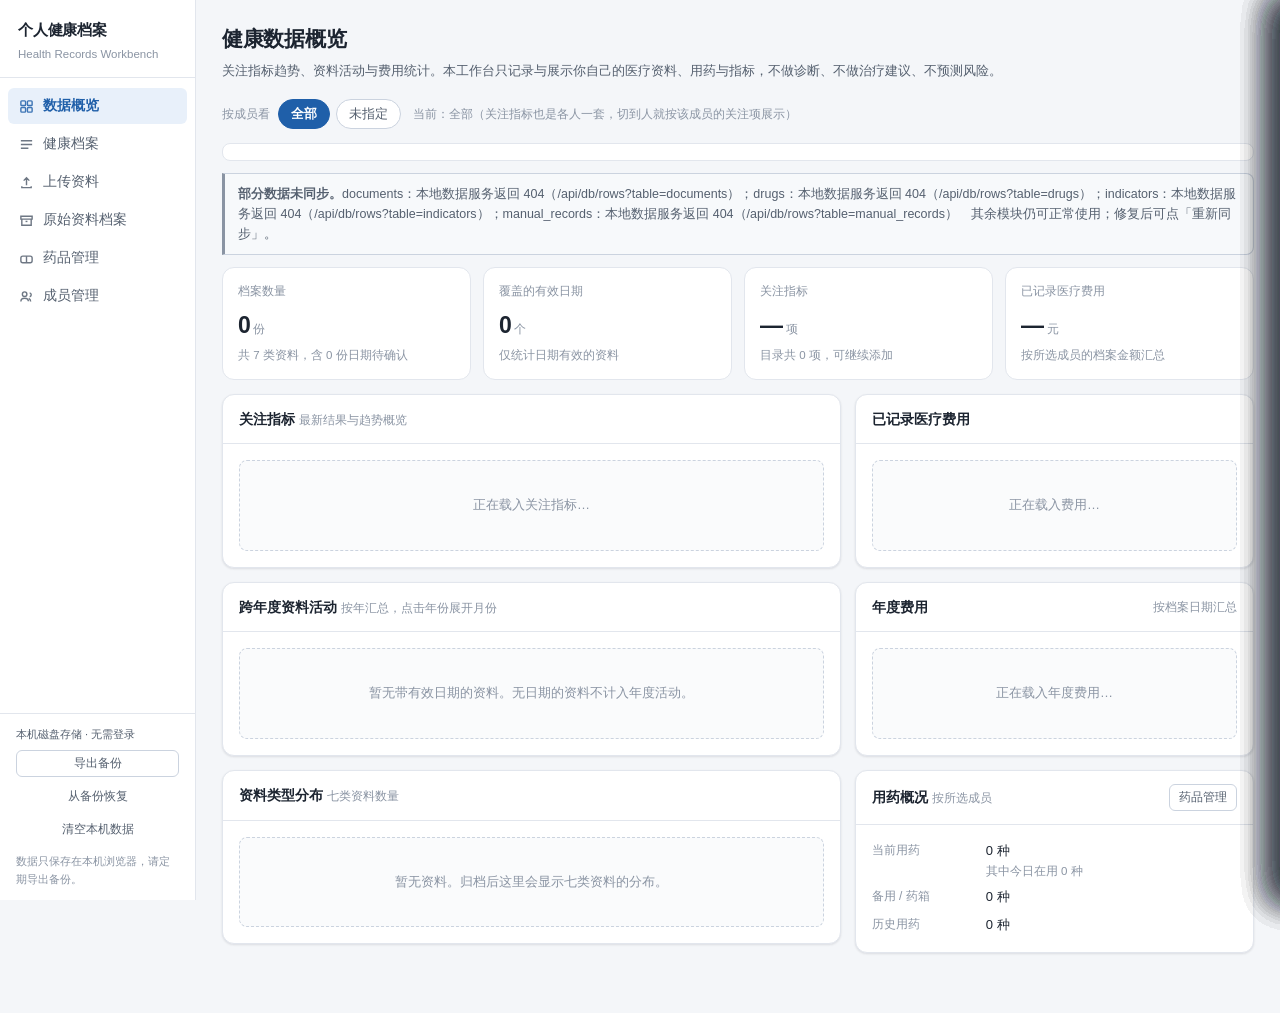
==== commit e120144f: "feat: 完成六条待办 #1/#9/#10/#14/#16/#19（阶段 24）" ====
--- a/app/index.html
+++ b/app/index.html
@@ -6,7 +6,7 @@
 <title>个人健康档案工作台</title>
 <!-- 图标内联为 SVG：本地版不打额外请求，也避免浏览器去讨一个不存在的 /favicon.ico -->
 <link rel="icon" href="data:image/svg+xml,%3Csvg xmlns='http://www.w3.org/2000/svg' viewBox='0 0 32 32'%3E%3Crect width='32' height='32' rx='7' fill='%231f5fa9'/%3E%3Cpath d='M16 23.4s-6.8-4.3-6.8-9.1A4.1 4.1 0 0 1 16 11.3a4.1 4.1 0 0 1 6.8 3c0 4.8-6.8 9.1-6.8 9.1z' fill='%23ffffff'/%3E%3C/svg%3E">
-<link rel="stylesheet" href="styles.css?v=20260924-1">
+<link rel="stylesheet" href="styles.css?v=20260924-3">
 </head>
 <body>
 
@@ -190,9 +190,13 @@
     <div class="field"><label>备份文件（.json）<span class="req">*</span></label>
       <input type="file" id="rsFile" accept=".json,application/json">
       <div class="hint">选择由「导出备份」生成的文件。会先校验格式，格式不符时不会写入任何内容。</div></div>
+    <div class="field"><label>恢复方式</label>
+      <label class="radio"><input type="radio" name="restoreMode" value="replace" checked> 完整还原（先清空再写入，回到备份那一刻的状态）</label>
+      <label class="radio"><input type="radio" name="restoreMode" value="merge"> 只合并不覆盖（本地已有的保留，只补回备份里有、本地缺的记录与附件）</label>
+      <div class="hint">「只合并」适合误删单条档案后从快照/备份找回那一条，不影响其余数据。</div></div>
     <div class="boundary">
-      <b>恢复会先清空再写入。</b>本机现有的四张表与全部附件都会被替换为备份内容，此操作不可撤销。<br><br>
-      <b>只合并不覆盖的恢复未实现。</b>所以恢复前请先导出一份当前备份，避免误操作后无处可退。<br><br>
+      <b>完整还原会先清空再写入。</b>本机现有的四张表与全部附件都会被替换为备份内容，此操作不可撤销。<br><br>
+      <b>只合并不覆盖</b>会保留本地已有的同 id 记录与同 path 附件，仅补入缺失的部分；成员名单只补本地没有的成员。<br><br>
       <b>格式不符不写入。</b>只有校验通过（含 schema 标识与四张表结构）的备份才会被执行。
     </div>
     <div id="restoreMsg"></div>
@@ -227,11 +231,11 @@
 
 <!-- 本地版不加载任何云端 SDK，也不再有配置文件：数据全部走 localdb.js 的本地存储。
      资源仍带版本参数，便于将来换用带缓存的静态服务器时能可靠刷新。 -->
-<script src="localdb.js?v=20260924-1"></script>
-<script src="logic.js?v=20260924-1"></script>
-<script src="app.js?v=20260924-1"></script>
+<script src="localdb.js?v=20260924-3"></script>
+<script src="logic.js?v=20260924-3"></script>
+<script src="app.js?v=20260924-3"></script>
 <!-- V2 关系型数据模块：依赖 app.js 里的全局函数，必须排在后面。
      后端没有 V2 表时它会安静地什么都不做，不影响原有页面。 -->
-<script src="v2.js?v=20260924-1"></script>
+<script src="v2.js?v=20260924-3"></script>
 </body>
 </html>
--- a/app/styles.css
+++ b/app/styles.css
@@ -140,6 +140,9 @@
 table.tbl tr:last-child td{border-bottom:0}
 table.tbl tbody tr:hover td{background:var(--blue-softer)}
 table.tbl .r{text-align:right}
+table.tbl tr.unfollowed td{background:#fafbfc}
+table.tbl tr.sep-row td{padding:6px 10px;border-bottom:1px solid var(--line)}
+table.tbl .sep-note{color:var(--text-3);font-size:11.5px;text-align:center;letter-spacing:.5px}
 .spark{display:inline-block;vertical-align:middle}
 .range-tabs{display:inline-flex;border:1px solid var(--line-strong);border-radius:6px;overflow:hidden}
 .range-tabs button{border:0;background:var(--surface);padding:5px 12px;font-size:12.5px;color:var(--text-2)}
@@ -412,6 +415,8 @@
   border-radius:6px;font-size:13px;background:var(--surface);color:var(--text)}
 .field input:focus,.field select:focus,.field textarea:focus{outline:0;border-color:var(--blue-2);box-shadow:0 0 0 3px var(--blue-softer)}
 .field .hint{font-size:11px;color:var(--text-3);margin-top:4px}
+.field .radio{display:flex;align-items:flex-start;gap:7px;font-size:13px;color:var(--text);margin-bottom:7px;cursor:pointer}
+.field .radio input{width:auto;margin-top:3px}
 .pick-list{border:1px solid var(--line);border-radius:var(--radius);max-height:260px;overflow-y:auto}
 .pick-list .pi{display:flex;align-items:center;gap:10px;padding:9px 12px;border-bottom:1px solid #f2f5f8;font-size:13px}
 .pick-list .pi:last-child{border-bottom:0}
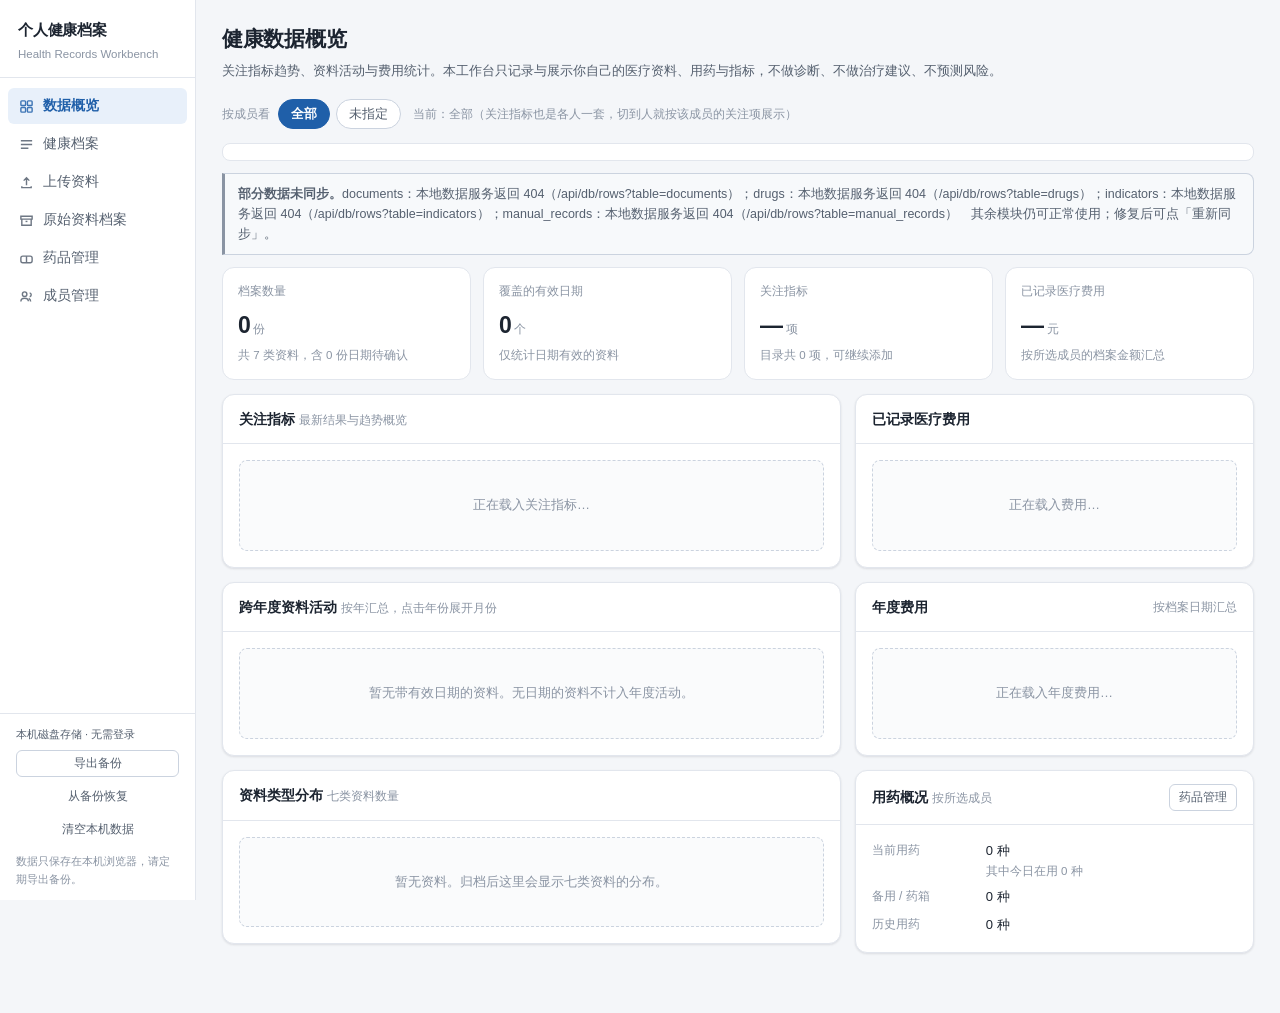
==== commit 158da4e4: "fix: 去掉滚动条旁全局黑色渐变竖条（阶段 25.2） 根因不在滚动条：.drawer 关闭时 translateX(100%) 移出屏幕但没加 visibility:hidden，其 box-sh" ====
--- a/app/index.html
+++ b/app/index.html
@@ -6,7 +6,7 @@
 <title>个人健康档案工作台</title>
 <!-- 图标内联为 SVG：本地版不打额外请求，也避免浏览器去讨一个不存在的 /favicon.ico -->
 <link rel="icon" href="data:image/svg+xml,%3Csvg xmlns='http://www.w3.org/2000/svg' viewBox='0 0 32 32'%3E%3Crect width='32' height='32' rx='7' fill='%231f5fa9'/%3E%3Cpath d='M16 23.4s-6.8-4.3-6.8-9.1A4.1 4.1 0 0 1 16 11.3a4.1 4.1 0 0 1 6.8 3c0 4.8-6.8 9.1-6.8 9.1z' fill='%23ffffff'/%3E%3C/svg%3E">
-<link rel="stylesheet" href="styles.css?v=20260924-3">
+<link rel="stylesheet" href="styles.css?v=20260925-3">
 </head>
 <body>
 
@@ -231,11 +231,11 @@
 
 <!-- 本地版不加载任何云端 SDK，也不再有配置文件：数据全部走 localdb.js 的本地存储。
      资源仍带版本参数，便于将来换用带缓存的静态服务器时能可靠刷新。 -->
-<script src="localdb.js?v=20260924-3"></script>
-<script src="logic.js?v=20260924-3"></script>
-<script src="app.js?v=20260924-3"></script>
+<script src="localdb.js?v=20260925-3"></script>
+<script src="logic.js?v=20260925-3"></script>
+<script src="app.js?v=20260925-3"></script>
 <!-- V2 关系型数据模块：依赖 app.js 里的全局函数，必须排在后面。
      后端没有 V2 表时它会安静地什么都不做，不影响原有页面。 -->
-<script src="v2.js?v=20260924-3"></script>
+<script src="v2.js?v=20260925-3"></script>
 </body>
 </html>
--- a/app/styles.css
+++ b/app/styles.css
@@ -401,9 +401,13 @@
 .mask{position:fixed;inset:0;background:rgba(20,28,38,.42);z-index:300;display:none}
 .mask.on{display:block}
 .drawer{position:fixed;top:0;right:0;bottom:0;width:430px;max-width:94vw;background:var(--surface);z-index:310;
-  box-shadow:-8px 0 32px rgba(16,24,40,.16);transform:translateX(100%);transition:transform .22s ease;
+  box-shadow:-8px 0 32px rgba(16,24,40,.16);transform:translateX(100%);
+  /* 关闭态必须 visibility:hidden：抽屉虽然 translateX(100%) 移出屏幕，但它的
+     box-shadow 仍会画进视口右缘约 40px，形成一条全局的黑色渐变竖条。
+     延迟 .22s 是为了让收起动画播完再隐藏，打开时 0s 立即可见。 */
+  visibility:hidden;transition:transform .22s ease, visibility 0s linear .22s;
   display:flex;flex-direction:column}
-.drawer.on{transform:translateX(0)}
+.drawer.on{transform:translateX(0);visibility:visible;transition:transform .22s ease, visibility 0s}
 .drawer .dh{padding:16px 18px;border-bottom:1px solid var(--line);display:flex;align-items:center;justify-content:space-between}
 .drawer .dh h3{margin:0;font-size:15px;font-weight:640}
 .drawer .db{padding:16px 18px;overflow-y:auto;flex:1}
